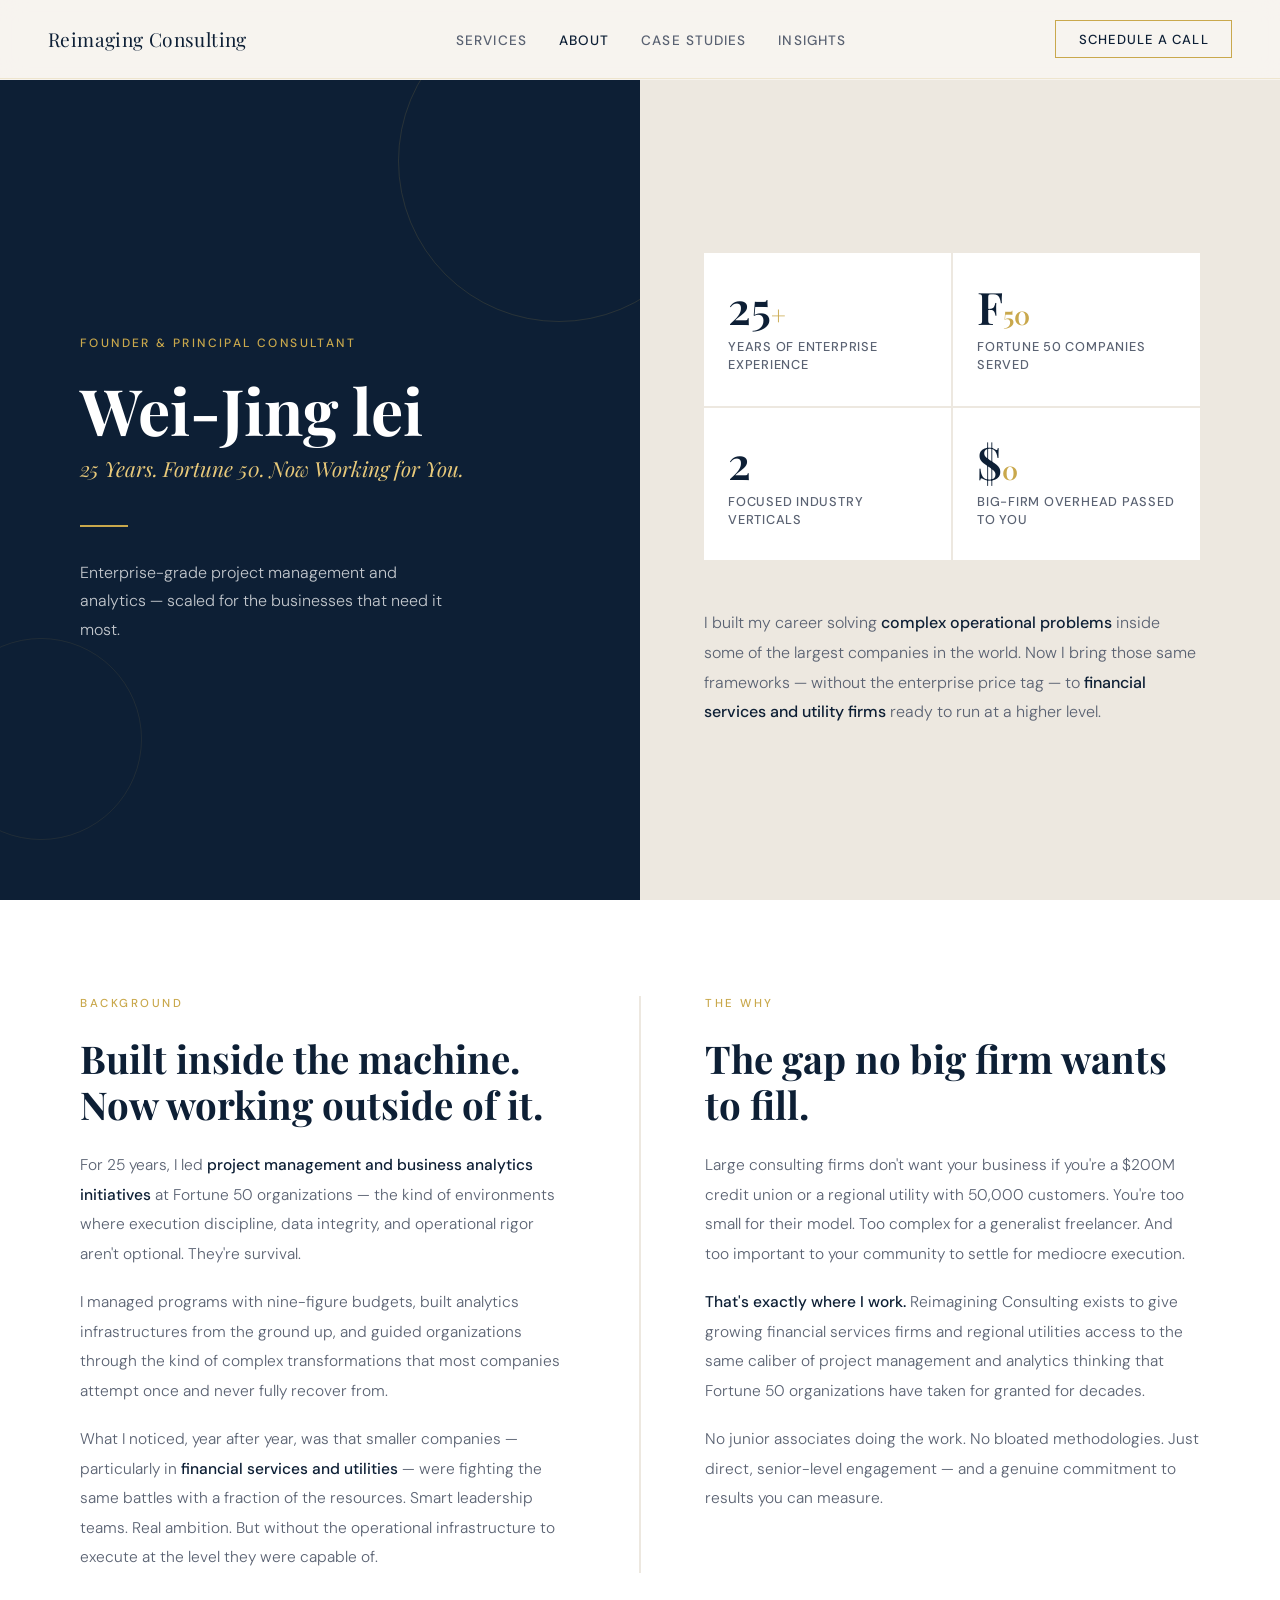
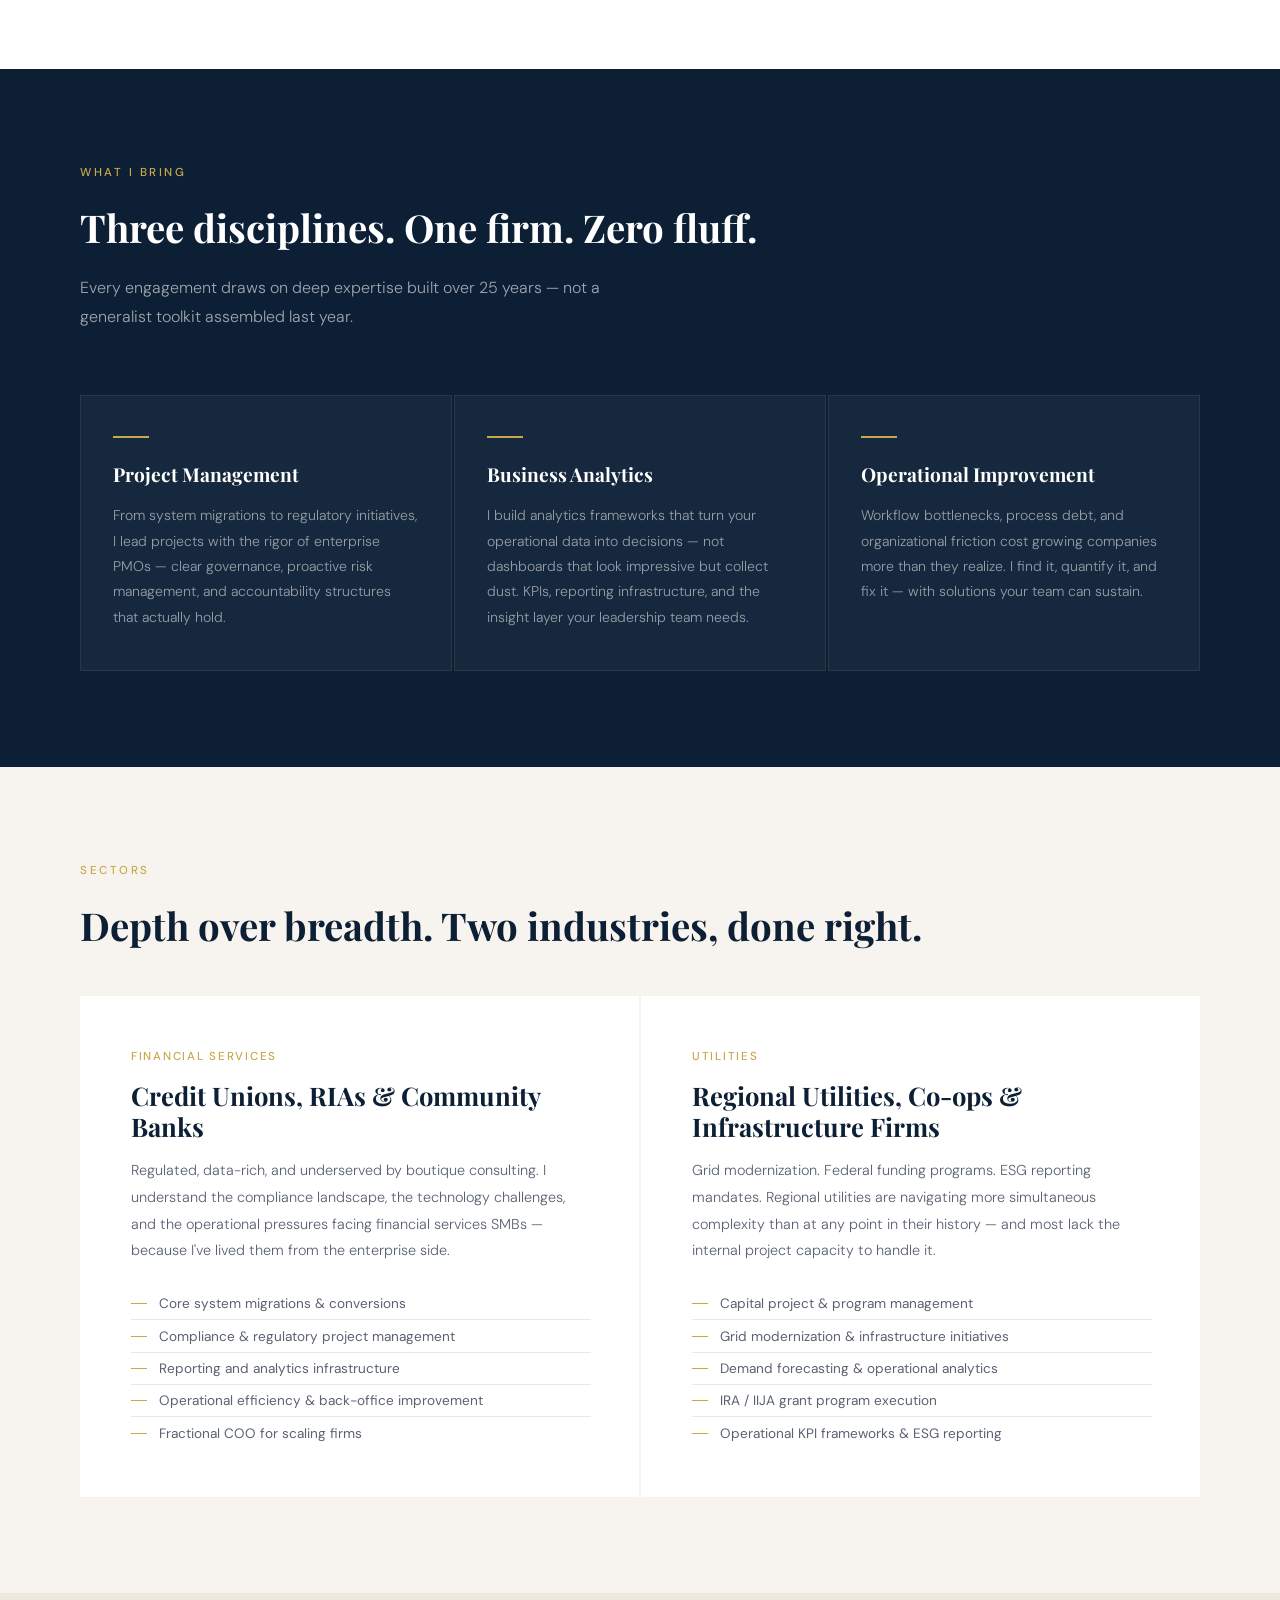
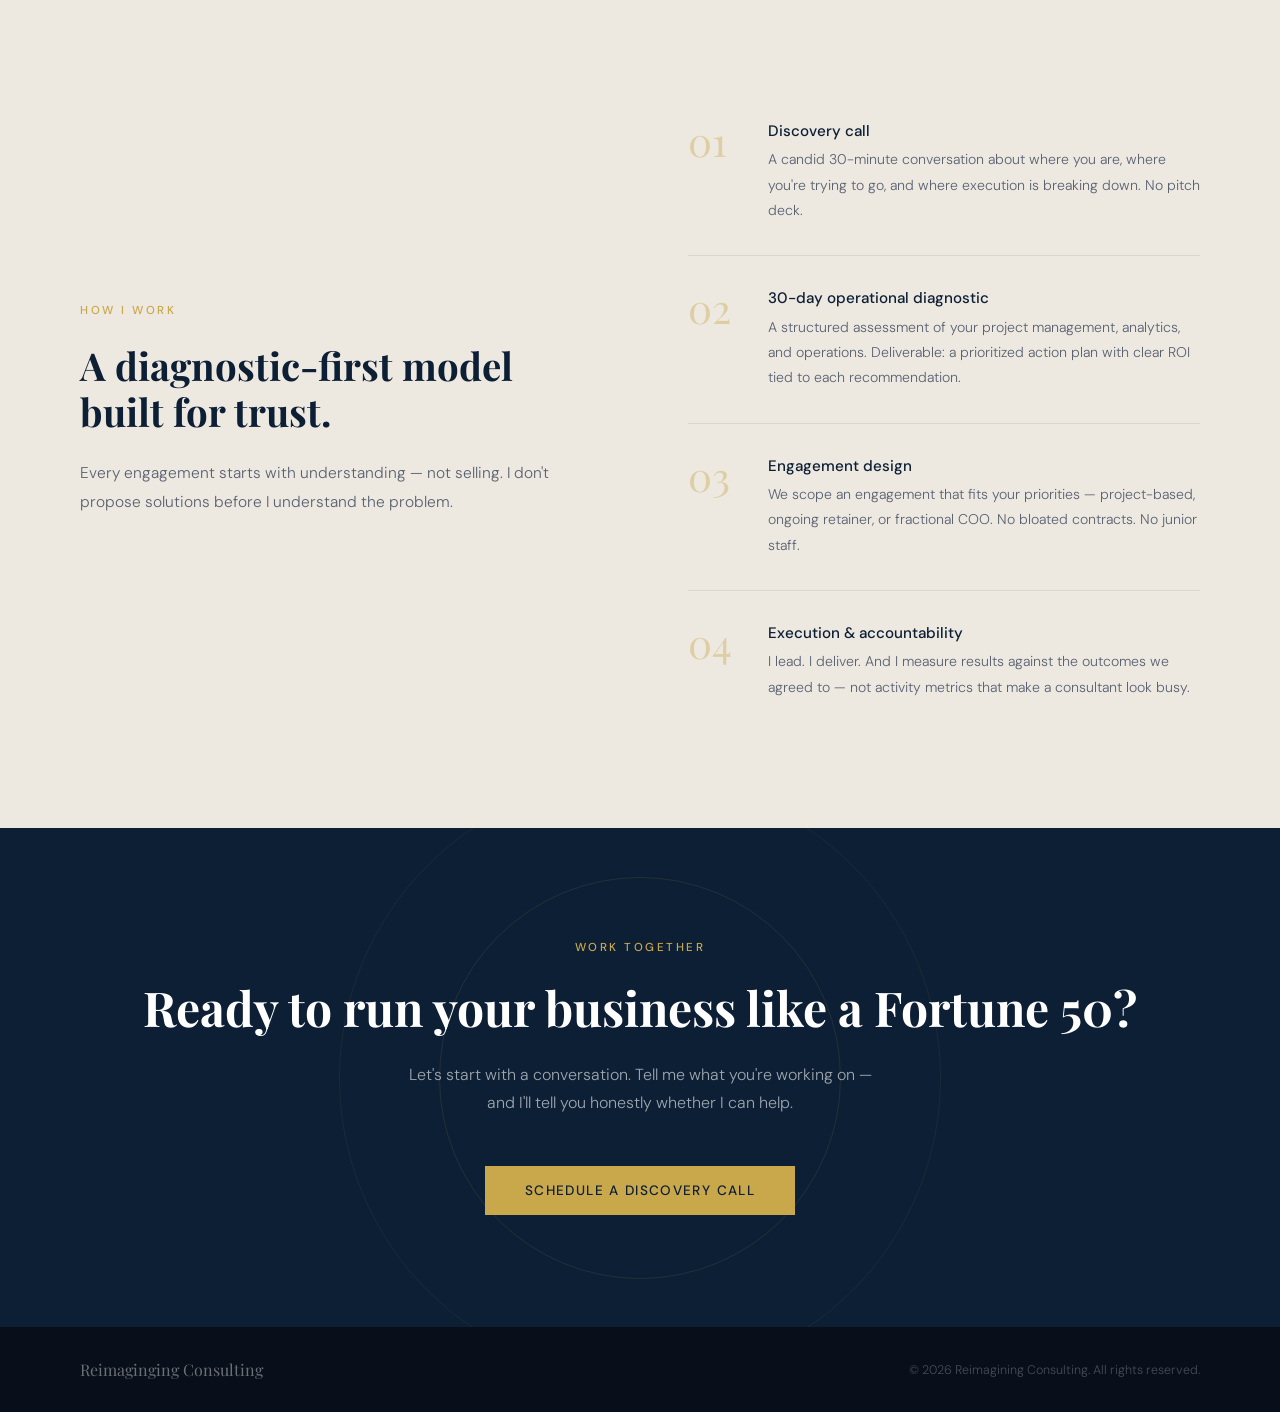
==== Index.html @ d86dd6d8 "Rename About.html to Index.html" ====
﻿<!DOCTYPE html>
<html lang="en">
<head>
<meta charset="UTF-8">
<meta name="viewport" content="width=device-width, initial-scale=1.0">
<title>About — Reimaging Consulting</title>
<link href="https://fonts.googleapis.com/css2?family=Playfair+Display:ital,wght@0,400;0,600;1,400&family=DM+Sans:wght@300;400;500&display=swap" rel="stylesheet">
<style>
  :root {
    --navy: #0d1f35;
    --navy-mid: #1a3352;
    --gold: #c9a84c;
    --gold-light: #e8c97a;
    --cream: #f7f4ef;
    --cream-dark: #ede8e0;
    --text: #1a1a1a;
    --muted: #5a6272;
    --white: #ffffff;
  }

  * { box-sizing: border-box; margin: 0; padding: 0; }

  body {
    font-family: 'DM Sans', sans-serif;
    background: var(--cream);
    color: var(--text);
    overflow-x: hidden;
  }

  /* NAV */
  nav {
    position: fixed; top: 0; left: 0; right: 0; z-index: 100;
    display: flex; justify-content: space-between; align-items: center;
    padding: 1.25rem 3rem;
    background: rgba(247,244,239,0.92);
    backdrop-filter: blur(12px);
    border-bottom: 1px solid rgba(201,168,76,0.2);
  }
  .nav-logo {
    font-family: 'Playfair Display', serif;
    font-size: 1.2rem;
    color: var(--navy);
    letter-spacing: 0.02em;
  }
  .nav-links { display: flex; gap: 2rem; list-style: none; }
  .nav-links a {
    font-size: 0.85rem; font-weight: 500; letter-spacing: 0.08em;
    text-transform: uppercase; color: var(--muted); text-decoration: none;
    transition: color 0.2s;
  }
  .nav-links a:hover, .nav-links a.active { color: var(--navy); }
  .nav-cta {
    font-size: 0.82rem; font-weight: 500; letter-spacing: 0.08em;
    text-transform: uppercase; padding: 0.6rem 1.4rem;
    border: 1px solid var(--gold); color: var(--navy);
    text-decoration: none; transition: all 0.2s;
  }
  .nav-cta:hover { background: var(--gold); color: var(--white); }

  /* HERO */
  .hero {
    min-height: 100vh;
    display: grid;
    grid-template-columns: 1fr 1fr;
    padding-top: 80px;
  }
  .hero-left {
    background: var(--navy);
    padding: 6rem 4rem 6rem 5rem;
    display: flex; flex-direction: column; justify-content: center;
    position: relative; overflow: hidden;
  }
  .hero-left::before {
    content: '';
    position: absolute; top: -80px; right: -80px;
    width: 320px; height: 320px;
    border: 1px solid rgba(201,168,76,0.15);
    border-radius: 50%;
  }
  .hero-left::after {
    content: '';
    position: absolute; bottom: 60px; left: -60px;
    width: 200px; height: 200px;
    border: 1px solid rgba(201,168,76,0.1);
    border-radius: 50%;
  }
  .hero-eyebrow {
    font-size: 0.75rem; font-weight: 500; letter-spacing: 0.2em;
    text-transform: uppercase; color: var(--gold);
    margin-bottom: 1.5rem;
  }
  .hero-name {
    font-family: 'Playfair Display', serif;
    font-size: clamp(2.8rem, 5vw, 4rem);
    color: var(--white);
    line-height: 1.1;
    margin-bottom: 0.5rem;
  }
  .hero-title {
    font-family: 'Playfair Display', serif;
    font-size: clamp(1rem, 2vw, 1.3rem);
    color: var(--gold-light);
    font-style: italic;
    margin-bottom: 2.5rem;
    line-height: 1.5;
  }
  .hero-divider {
    width: 48px; height: 2px;
    background: var(--gold);
    margin-bottom: 2rem;
  }
  .hero-tagline {
    font-size: 1rem; font-weight: 300; line-height: 1.8;
    color: rgba(255,255,255,0.75);
    max-width: 380px;
  }

  .hero-right {
    background: var(--cream-dark);
    padding: 6rem 5rem 6rem 4rem;
    display: flex; flex-direction: column; justify-content: center;
    position: relative;
  }
  .stat-grid {
    display: grid; grid-template-columns: 1fr 1fr;
    gap: 2px; margin-bottom: 3rem;
  }
  .stat-item {
    background: var(--white);
    padding: 2rem 1.5rem;
  }
  .stat-num {
    font-family: 'Playfair Display', serif;
    font-size: 2.8rem; font-weight: 600;
    color: var(--navy); line-height: 1;
    margin-bottom: 0.5rem;
  }
  .stat-num span { font-size: 1.6rem; color: var(--gold); }
  .stat-label {
    font-size: 0.8rem; font-weight: 500; letter-spacing: 0.06em;
    text-transform: uppercase; color: var(--muted);
    line-height: 1.4;
  }
  .hero-intro {
    font-size: 1rem; line-height: 1.85; color: var(--muted); font-weight: 300;
  }
  .hero-intro strong { color: var(--navy); font-weight: 500; }

  /* SECTION BASE */
  section { padding: 6rem 5rem; }

  /* STORY SECTION */
  .story {
    background: var(--white);
    display: grid; grid-template-columns: 1fr 2px 1fr; gap: 0;
  }
  .story-col { padding: 0 4rem; }
  .story-col:first-child { padding-left: 0; }
  .story-col:last-child { padding-right: 0; }
  .story-divider { background: var(--cream-dark); }
  .section-label {
    font-size: 0.72rem; font-weight: 500; letter-spacing: 0.22em;
    text-transform: uppercase; color: var(--gold);
    margin-bottom: 1.5rem; display: block;
  }
  .section-heading {
    font-family: 'Playfair Display', serif;
    font-size: clamp(1.8rem, 3vw, 2.4rem);
    color: var(--navy); line-height: 1.2; margin-bottom: 1.5rem;
  }
  .body-text {
    font-size: 0.97rem; line-height: 1.9; color: var(--muted); font-weight: 300;
  }
  .body-text + .body-text { margin-top: 1.2rem; }
  .body-text strong { color: var(--navy); font-weight: 500; }

  /* EXPERTISE */
  .expertise { background: var(--navy); }
  .expertise .section-heading { color: var(--white); }
  .expertise-intro {
    font-size: 1rem; line-height: 1.8; color: rgba(255,255,255,0.6);
    font-weight: 300; max-width: 560px; margin-bottom: 4rem;
  }
  .expertise-grid {
    display: grid; grid-template-columns: repeat(3, 1fr); gap: 2px;
  }
  .expertise-item {
    background: rgba(255,255,255,0.04);
    border: 1px solid rgba(201,168,76,0.12);
    padding: 2.5rem 2rem;
    transition: background 0.25s;
  }
  .expertise-item:hover { background: rgba(201,168,76,0.06); }
  .exp-icon {
    width: 36px; height: 2px; background: var(--gold);
    margin-bottom: 1.5rem;
  }
  .exp-title {
    font-family: 'Playfair Display', serif;
    font-size: 1.2rem; color: var(--white);
    margin-bottom: 1rem; line-height: 1.3;
  }
  .exp-body {
    font-size: 0.88rem; line-height: 1.8;
    color: rgba(255,255,255,0.55); font-weight: 300;
  }

  /* INDUSTRIES */
  .industries { background: var(--cream); padding: 6rem 5rem; }
  .industries-grid { display: grid; grid-template-columns: 1fr 1fr; gap: 2px; margin-top: 3rem; }
  .industry-card {
    padding: 3rem; background: var(--white);
    border-left: 3px solid transparent;
    transition: border-color 0.25s;
  }
  .industry-card:hover { border-left-color: var(--gold); }
  .industry-tag {
    display: inline-block; font-size: 0.72rem; font-weight: 500;
    letter-spacing: 0.15em; text-transform: uppercase;
    color: var(--gold); margin-bottom: 1rem;
  }
  .industry-name {
    font-family: 'Playfair Display', serif;
    font-size: 1.6rem; color: var(--navy);
    margin-bottom: 1rem; line-height: 1.2;
  }
  .industry-body {
    font-size: 0.9rem; line-height: 1.85;
    color: var(--muted); font-weight: 300; margin-bottom: 1.5rem;
  }
  .industry-list { list-style: none; }
  .industry-list li {
    font-size: 0.85rem; color: var(--muted);
    padding: 0.45rem 0; border-bottom: 1px solid var(--cream-dark);
    display: flex; align-items: center; gap: 0.75rem;
  }
  .industry-list li:last-child { border-bottom: none; }
  .industry-list li::before {
    content: '';
    width: 16px; height: 1px; background: var(--gold); flex-shrink: 0;
  }

  /* APPROACH */
  .approach {
    background: var(--cream-dark);
    display: grid; grid-template-columns: 1fr 1fr; gap: 6rem;
    align-items: center;
  }
  .approach-steps { display: flex; flex-direction: column; gap: 0; }
  .step {
    display: flex; gap: 2rem; padding: 2rem 0;
    border-bottom: 1px solid rgba(0,0,0,0.08);
  }
  .step:last-child { border-bottom: none; }
  .step-num {
    font-family: 'Playfair Display', serif;
    font-size: 2.5rem; color: var(--gold);
    opacity: 0.4; line-height: 1; flex-shrink: 0; width: 48px;
  }
  .step-content {}
  .step-title {
    font-size: 0.95rem; font-weight: 500; color: var(--navy);
    margin-bottom: 0.4rem;
  }
  .step-body {
    font-size: 0.88rem; line-height: 1.8; color: var(--muted); font-weight: 300;
  }

  /* CTA */
  .cta-section {
    background: var(--navy);
    text-align: center; padding: 7rem 5rem;
    position: relative; overflow: hidden;
  }
  .cta-section::before {
    content: '';
    position: absolute; top: 50%; left: 50%; transform: translate(-50%,-50%);
    width: 600px; height: 600px;
    border: 1px solid rgba(201,168,76,0.08);
    border-radius: 50%;
  }
  .cta-section::after {
    content: '';
    position: absolute; top: 50%; left: 50%; transform: translate(-50%,-50%);
    width: 400px; height: 400px;
    border: 1px solid rgba(201,168,76,0.12);
    border-radius: 50%;
  }
  .cta-inner { position: relative; z-index: 1; }
  .cta-section .section-label { justify-content: center; display: block; }
  .cta-heading {
    font-family: 'Playfair Display', serif;
    font-size: clamp(2rem, 4vw, 3rem);
    color: var(--white); margin: 1rem 0 1.5rem;
    line-height: 1.2;
  }
  .cta-body {
    font-size: 1rem; color: rgba(255,255,255,0.6);
    font-weight: 300; max-width: 480px;
    margin: 0 auto 3rem; line-height: 1.8;
  }
  .cta-btn {
    display: inline-block; padding: 1rem 2.5rem;
    background: var(--gold); color: var(--navy);
    font-size: 0.85rem; font-weight: 500; letter-spacing: 0.1em;
    text-transform: uppercase; text-decoration: none;
    transition: all 0.25s;
  }
  .cta-btn:hover { background: var(--gold-light); }

  /* FOOTER */
  footer {
    background: #080f1a; padding: 2rem 5rem;
    display: flex; justify-content: space-between; align-items: center;
  }
  .footer-logo {
    font-family: 'Playfair Display', serif;
    font-size: 1rem; color: rgba(255,255,255,0.4);
  }
  .footer-copy {
    font-size: 0.78rem; color: rgba(255,255,255,0.25); font-weight: 300;
  }

  /* ANIMATIONS */
  .fade-in {
    opacity: 0; transform: translateY(24px);
    animation: fadeUp 0.7s ease forwards;
  }
  @keyframes fadeUp {
    to { opacity: 1; transform: translateY(0); }
  }
  .delay-1 { animation-delay: 0.15s; }
  .delay-2 { animation-delay: 0.3s; }
  .delay-3 { animation-delay: 0.45s; }
  .delay-4 { animation-delay: 0.6s; }
</style>
</head>
<body>

<nav>
  <div class="nav-logo">Reimaging Consulting</div>
  <ul class="nav-links">
    <li><a href="#">Services</a></li>
    <li><a href="#" class="active">About</a></li>
    <li><a href="#">Case Studies</a></li>
    <li><a href="#">Insights</a></li>
  </ul>
  <a href="#" class="nav-cta">Schedule a Call</a>
</nav>

<!-- HERO -->
<div class="hero">
  <div class="hero-left">
    <p class="hero-eyebrow fade-in">Founder & Principal Consultant</p>
    <h1 class="hero-name fade-in delay-1">Wei-Jing lei</h1>
    <p class="hero-title fade-in delay-2">25 Years. Fortune 50. Now Working for You.</p>
    <div class="hero-divider fade-in delay-3"></div>
    <p class="hero-tagline fade-in delay-4">Enterprise-grade project management and analytics — scaled for the businesses that need it most.</p>
  </div>
  <div class="hero-right">
    <div class="stat-grid fade-in delay-1">
      <div class="stat-item">
        <div class="stat-num">25<span>+</span></div>
        <div class="stat-label">Years of enterprise experience</div>
      </div>
      <div class="stat-item">
        <div class="stat-num">F<span>50</span></div>
        <div class="stat-label">Fortune 50 companies served</div>
      </div>
      <div class="stat-item">
        <div class="stat-num">2</div>
        <div class="stat-label">Focused industry verticals</div>
      </div>
      <div class="stat-item">
        <div class="stat-num">$<span>0</span></div>
        <div class="stat-label">Big-firm overhead passed to you</div>
      </div>
    </div>
    <p class="hero-intro fade-in delay-2">
      I built my career solving <strong>complex operational problems</strong> inside some of the largest companies in the world. Now I bring those same frameworks — without the enterprise price tag — to <strong>financial services and utility firms</strong> ready to run at a higher level.
    </p>
  </div>
</div>

<!-- STORY -->
<section class="story">
  <div class="story-col">
    <span class="section-label">Background</span>
    <h2 class="section-heading">Built inside the machine. Now working outside of it.</h2>
    <p class="body-text">
      For 25 years, I led <strong>project management and business analytics initiatives</strong> at Fortune 50 organizations — the kind of environments where execution discipline, data integrity, and operational rigor aren't optional. They're survival.
    </p>
    <p class="body-text">
      I managed programs with nine-figure budgets, built analytics infrastructures from the ground up, and guided organizations through the kind of complex transformations that most companies attempt once and never fully recover from.
    </p>
    <p class="body-text">
      What I noticed, year after year, was that smaller companies — particularly in <strong>financial services and utilities</strong> — were fighting the same battles with a fraction of the resources. Smart leadership teams. Real ambition. But without the operational infrastructure to execute at the level they were capable of.
    </p>
  </div>
  <div class="story-divider"></div>
  <div class="story-col">
    <span class="section-label">The why</span>
    <h2 class="section-heading">The gap no big firm wants to fill.</h2>
    <p class="body-text">
      Large consulting firms don't want your business if you're a $200M credit union or a regional utility with 50,000 customers. You're too small for their model. Too complex for a generalist freelancer. And too important to your community to settle for mediocre execution.
    </p>
    <p class="body-text">
      <strong>That's exactly where I work.</strong> Reimagining Consulting exists to give growing financial services firms and regional utilities access to the same caliber of project management and analytics thinking that Fortune 50 organizations have taken for granted for decades.
    </p>
    <p class="body-text">
      No junior associates doing the work. No bloated methodologies. Just direct, senior-level engagement — and a genuine commitment to results you can measure.
    </p>
  </div>
</section>

<!-- EXPERTISE -->
<section class="expertise">
  <span class="section-label">What I bring</span>
  <h2 class="section-heading">Three disciplines. One firm. Zero fluff.</h2>
  <p class="expertise-intro">Every engagement draws on deep expertise built over 25 years — not a generalist toolkit assembled last year.</p>
  <div class="expertise-grid">
    <div class="expertise-item">
      <div class="exp-icon"></div>
      <h3 class="exp-title">Project Management</h3>
      <p class="exp-body">From system migrations to regulatory initiatives, I lead projects with the rigor of enterprise PMOs — clear governance, proactive risk management, and accountability structures that actually hold.</p>
    </div>
    <div class="expertise-item">
      <div class="exp-icon"></div>
      <h3 class="exp-title">Business Analytics</h3>
      <p class="exp-body">I build analytics frameworks that turn your operational data into decisions — not dashboards that look impressive but collect dust. KPIs, reporting infrastructure, and the insight layer your leadership team needs.</p>
    </div>
    <div class="expertise-item">
      <div class="exp-icon"></div>
      <h3 class="exp-title">Operational Improvement</h3>
      <p class="exp-body">Workflow bottlenecks, process debt, and organizational friction cost growing companies more than they realize. I find it, quantify it, and fix it — with solutions your team can sustain.</p>
    </div>
  </div>
</section>

<!-- INDUSTRIES -->
<section class="industries">
  <span class="section-label">Sectors</span>
  <h2 class="section-heading" style="color:var(--navy);">Depth over breadth. Two industries, done right.</h2>
  <div class="industries-grid">
    <div class="industry-card">
      <span class="industry-tag">Financial Services</span>
      <h3 class="industry-name">Credit Unions, RIAs & Community Banks</h3>
      <p class="industry-body">Regulated, data-rich, and underserved by boutique consulting. I understand the compliance landscape, the technology challenges, and the operational pressures facing financial services SMBs — because I've lived them from the enterprise side.</p>
      <ul class="industry-list">
        <li>Core system migrations & conversions</li>
        <li>Compliance & regulatory project management</li>
        <li>Reporting and analytics infrastructure</li>
        <li>Operational efficiency & back-office improvement</li>
        <li>Fractional COO for scaling firms</li>
      </ul>
    </div>
    <div class="industry-card">
      <span class="industry-tag">Utilities</span>
      <h3 class="industry-name">Regional Utilities, Co-ops & Infrastructure Firms</h3>
      <p class="industry-body">Grid modernization. Federal funding programs. ESG reporting mandates. Regional utilities are navigating more simultaneous complexity than at any point in their history — and most lack the internal project capacity to handle it.</p>
      <ul class="industry-list">
        <li>Capital project & program management</li>
        <li>Grid modernization & infrastructure initiatives</li>
        <li>Demand forecasting & operational analytics</li>
        <li>IRA / IIJA grant program execution</li>
        <li>Operational KPI frameworks & ESG reporting</li>
      </ul>
    </div>
  </div>
</section>

<!-- APPROACH -->
<section class="approach">
  <div>
    <span class="section-label">How I work</span>
    <h2 class="section-heading" style="color:var(--navy);">A diagnostic-first model built for trust.</h2>
    <p class="body-text">Every engagement starts with understanding — not selling. I don't propose solutions before I understand the problem.</p>
  </div>
  <div class="approach-steps">
    <div class="step">
      <div class="step-num">01</div>
      <div class="step-content">
        <div class="step-title">Discovery call</div>
        <div class="step-body">A candid 30-minute conversation about where you are, where you're trying to go, and where execution is breaking down. No pitch deck.</div>
      </div>
    </div>
    <div class="step">
      <div class="step-num">02</div>
      <div class="step-content">
        <div class="step-title">30-day operational diagnostic</div>
        <div class="step-body">A structured assessment of your project management, analytics, and operations. Deliverable: a prioritized action plan with clear ROI tied to each recommendation.</div>
      </div>
    </div>
    <div class="step">
      <div class="step-num">03</div>
      <div class="step-content">
        <div class="step-title">Engagement design</div>
        <div class="step-body">We scope an engagement that fits your priorities — project-based, ongoing retainer, or fractional COO. No bloated contracts. No junior staff.</div>
      </div>
    </div>
    <div class="step">
      <div class="step-num">04</div>
      <div class="step-content">
        <div class="step-title">Execution & accountability</div>
        <div class="step-body">I lead. I deliver. And I measure results against the outcomes we agreed to — not activity metrics that make a consultant look busy.</div>
      </div>
    </div>
  </div>
</section>

<!-- CTA -->
<section class="cta-section">
  <div class="cta-inner">
    <span class="section-label">Work together</span>
    <h2 class="cta-heading">Ready to run your business like a Fortune 50?</h2>
    <p class="cta-body">Let's start with a conversation. Tell me what you're working on — and I'll tell you honestly whether I can help.</p>
    <a href="#" class="cta-btn">Schedule a Discovery Call</a>
  </div>
</section>

<footer>
  <div class="footer-logo">Reimaginging Consulting</div>
  <div class="footer-copy">© 2026 Reimagining Consulting. All rights reserved.</div>
</footer>

</body>
</html>
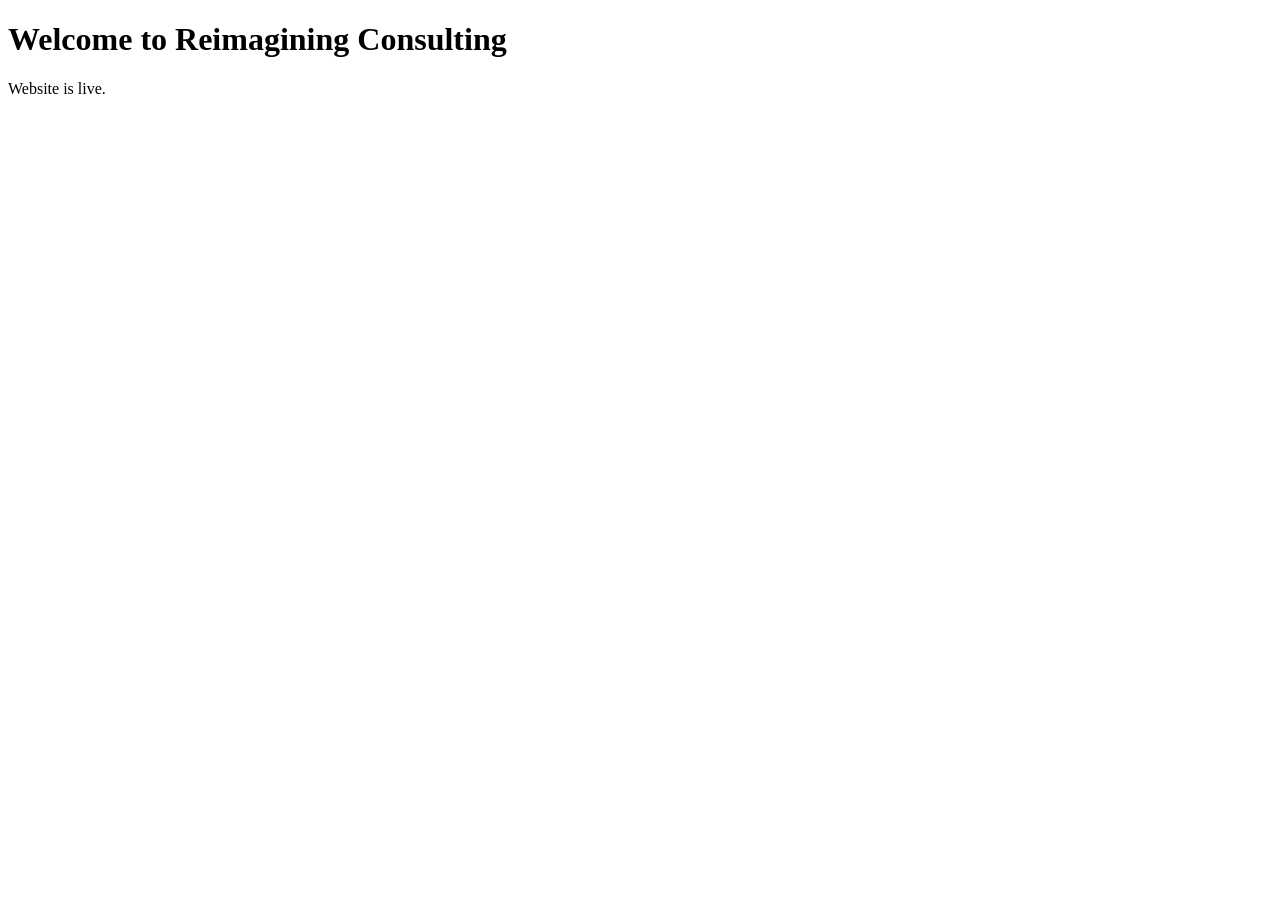
==== commit 7395feaa: "Index.html" ====
--- a/Index.html
+++ b/Index.html
@@ -1,527 +1,12 @@
 ﻿<!DOCTYPE html>
-<html lang="en">
+<html>
 <head>
-<meta charset="UTF-8">
-<meta name="viewport" content="width=device-width, initial-scale=1.0">
-<title>About — Reimaging Consulting</title>
-<link href="https://fonts.googleapis.com/css2?family=Playfair+Display:ital,wght@0,400;0,600;1,400&family=DM+Sans:wght@300;400;500&display=swap" rel="stylesheet">
-<style>
-  :root {
-    --navy: #0d1f35;
-    --navy-mid: #1a3352;
-    --gold: #c9a84c;
-    --gold-light: #e8c97a;
-    --cream: #f7f4ef;
-    --cream-dark: #ede8e0;
-    --text: #1a1a1a;
-    --muted: #5a6272;
-    --white: #ffffff;
-  }
-
-  * { box-sizing: border-box; margin: 0; padding: 0; }
-
-  body {
-    font-family: 'DM Sans', sans-serif;
-    background: var(--cream);
-    color: var(--text);
-    overflow-x: hidden;
-  }
-
-  /* NAV */
-  nav {
-    position: fixed; top: 0; left: 0; right: 0; z-index: 100;
-    display: flex; justify-content: space-between; align-items: center;
-    padding: 1.25rem 3rem;
-    background: rgba(247,244,239,0.92);
-    backdrop-filter: blur(12px);
-    border-bottom: 1px solid rgba(201,168,76,0.2);
-  }
-  .nav-logo {
-    font-family: 'Playfair Display', serif;
-    font-size: 1.2rem;
-    color: var(--navy);
-    letter-spacing: 0.02em;
-  }
-  .nav-links { display: flex; gap: 2rem; list-style: none; }
-  .nav-links a {
-    font-size: 0.85rem; font-weight: 500; letter-spacing: 0.08em;
-    text-transform: uppercase; color: var(--muted); text-decoration: none;
-    transition: color 0.2s;
-  }
-  .nav-links a:hover, .nav-links a.active { color: var(--navy); }
-  .nav-cta {
-    font-size: 0.82rem; font-weight: 500; letter-spacing: 0.08em;
-    text-transform: uppercase; padding: 0.6rem 1.4rem;
-    border: 1px solid var(--gold); color: var(--navy);
-    text-decoration: none; transition: all 0.2s;
-  }
-  .nav-cta:hover { background: var(--gold); color: var(--white); }
-
-  /* HERO */
-  .hero {
-    min-height: 100vh;
-    display: grid;
-    grid-template-columns: 1fr 1fr;
-    padding-top: 80px;
-  }
-  .hero-left {
-    background: var(--navy);
-    padding: 6rem 4rem 6rem 5rem;
-    display: flex; flex-direction: column; justify-content: center;
-    position: relative; overflow: hidden;
-  }
-  .hero-left::before {
-    content: '';
-    position: absolute; top: -80px; right: -80px;
-    width: 320px; height: 320px;
-    border: 1px solid rgba(201,168,76,0.15);
-    border-radius: 50%;
-  }
-  .hero-left::after {
-    content: '';
-    position: absolute; bottom: 60px; left: -60px;
-    width: 200px; height: 200px;
-    border: 1px solid rgba(201,168,76,0.1);
-    border-radius: 50%;
-  }
-  .hero-eyebrow {
-    font-size: 0.75rem; font-weight: 500; letter-spacing: 0.2em;
-    text-transform: uppercase; color: var(--gold);
-    margin-bottom: 1.5rem;
-  }
-  .hero-name {
-    font-family: 'Playfair Display', serif;
-    font-size: clamp(2.8rem, 5vw, 4rem);
-    color: var(--white);
-    line-height: 1.1;
-    margin-bottom: 0.5rem;
-  }
-  .hero-title {
-    font-family: 'Playfair Display', serif;
-    font-size: clamp(1rem, 2vw, 1.3rem);
-    color: var(--gold-light);
-    font-style: italic;
-    margin-bottom: 2.5rem;
-    line-height: 1.5;
-  }
-  .hero-divider {
-    width: 48px; height: 2px;
-    background: var(--gold);
-    margin-bottom: 2rem;
-  }
-  .hero-tagline {
-    font-size: 1rem; font-weight: 300; line-height: 1.8;
-    color: rgba(255,255,255,0.75);
-    max-width: 380px;
-  }
-
-  .hero-right {
-    background: var(--cream-dark);
-    padding: 6rem 5rem 6rem 4rem;
-    display: flex; flex-direction: column; justify-content: center;
-    position: relative;
-  }
-  .stat-grid {
-    display: grid; grid-template-columns: 1fr 1fr;
-    gap: 2px; margin-bottom: 3rem;
-  }
-  .stat-item {
-    background: var(--white);
-    padding: 2rem 1.5rem;
-  }
-  .stat-num {
-    font-family: 'Playfair Display', serif;
-    font-size: 2.8rem; font-weight: 600;
-    color: var(--navy); line-height: 1;
-    margin-bottom: 0.5rem;
-  }
-  .stat-num span { font-size: 1.6rem; color: var(--gold); }
-  .stat-label {
-    font-size: 0.8rem; font-weight: 500; letter-spacing: 0.06em;
-    text-transform: uppercase; color: var(--muted);
-    line-height: 1.4;
-  }
-  .hero-intro {
-    font-size: 1rem; line-height: 1.85; color: var(--muted); font-weight: 300;
-  }
-  .hero-intro strong { color: var(--navy); font-weight: 500; }
-
-  /* SECTION BASE */
-  section { padding: 6rem 5rem; }
-
-  /* STORY SECTION */
-  .story {
-    background: var(--white);
-    display: grid; grid-template-columns: 1fr 2px 1fr; gap: 0;
-  }
-  .story-col { padding: 0 4rem; }
-  .story-col:first-child { padding-left: 0; }
-  .story-col:last-child { padding-right: 0; }
-  .story-divider { background: var(--cream-dark); }
-  .section-label {
-    font-size: 0.72rem; font-weight: 500; letter-spacing: 0.22em;
-    text-transform: uppercase; color: var(--gold);
-    margin-bottom: 1.5rem; display: block;
-  }
-  .section-heading {
-    font-family: 'Playfair Display', serif;
-    font-size: clamp(1.8rem, 3vw, 2.4rem);
-    color: var(--navy); line-height: 1.2; margin-bottom: 1.5rem;
-  }
-  .body-text {
-    font-size: 0.97rem; line-height: 1.9; color: var(--muted); font-weight: 300;
-  }
-  .body-text + .body-text { margin-top: 1.2rem; }
-  .body-text strong { color: var(--navy); font-weight: 500; }
-
-  /* EXPERTISE */
-  .expertise { background: var(--navy); }
-  .expertise .section-heading { color: var(--white); }
-  .expertise-intro {
-    font-size: 1rem; line-height: 1.8; color: rgba(255,255,255,0.6);
-    font-weight: 300; max-width: 560px; margin-bottom: 4rem;
-  }
-  .expertise-grid {
-    display: grid; grid-template-columns: repeat(3, 1fr); gap: 2px;
-  }
-  .expertise-item {
-    background: rgba(255,255,255,0.04);
-    border: 1px solid rgba(201,168,76,0.12);
-    padding: 2.5rem 2rem;
-    transition: background 0.25s;
-  }
-  .expertise-item:hover { background: rgba(201,168,76,0.06); }
-  .exp-icon {
-    width: 36px; height: 2px; background: var(--gold);
-    margin-bottom: 1.5rem;
-  }
-  .exp-title {
-    font-family: 'Playfair Display', serif;
-    font-size: 1.2rem; color: var(--white);
-    margin-bottom: 1rem; line-height: 1.3;
-  }
-  .exp-body {
-    font-size: 0.88rem; line-height: 1.8;
-    color: rgba(255,255,255,0.55); font-weight: 300;
-  }
-
-  /* INDUSTRIES */
-  .industries { background: var(--cream); padding: 6rem 5rem; }
-  .industries-grid { display: grid; grid-template-columns: 1fr 1fr; gap: 2px; margin-top: 3rem; }
-  .industry-card {
-    padding: 3rem; background: var(--white);
-    border-left: 3px solid transparent;
-    transition: border-color 0.25s;
-  }
-  .industry-card:hover { border-left-color: var(--gold); }
-  .industry-tag {
-    display: inline-block; font-size: 0.72rem; font-weight: 500;
-    letter-spacing: 0.15em; text-transform: uppercase;
-    color: var(--gold); margin-bottom: 1rem;
-  }
-  .industry-name {
-    font-family: 'Playfair Display', serif;
-    font-size: 1.6rem; color: var(--navy);
-    margin-bottom: 1rem; line-height: 1.2;
-  }
-  .industry-body {
-    font-size: 0.9rem; line-height: 1.85;
-    color: var(--muted); font-weight: 300; margin-bottom: 1.5rem;
-  }
-  .industry-list { list-style: none; }
-  .industry-list li {
-    font-size: 0.85rem; color: var(--muted);
-    padding: 0.45rem 0; border-bottom: 1px solid var(--cream-dark);
-    display: flex; align-items: center; gap: 0.75rem;
-  }
-  .industry-list li:last-child { border-bottom: none; }
-  .industry-list li::before {
-    content: '';
-    width: 16px; height: 1px; background: var(--gold); flex-shrink: 0;
-  }
-
-  /* APPROACH */
-  .approach {
-    background: var(--cream-dark);
-    display: grid; grid-template-columns: 1fr 1fr; gap: 6rem;
-    align-items: center;
-  }
-  .approach-steps { display: flex; flex-direction: column; gap: 0; }
-  .step {
-    display: flex; gap: 2rem; padding: 2rem 0;
-    border-bottom: 1px solid rgba(0,0,0,0.08);
-  }
-  .step:last-child { border-bottom: none; }
-  .step-num {
-    font-family: 'Playfair Display', serif;
-    font-size: 2.5rem; color: var(--gold);
-    opacity: 0.4; line-height: 1; flex-shrink: 0; width: 48px;
-  }
-  .step-content {}
-  .step-title {
-    font-size: 0.95rem; font-weight: 500; color: var(--navy);
-    margin-bottom: 0.4rem;
-  }
-  .step-body {
-    font-size: 0.88rem; line-height: 1.8; color: var(--muted); font-weight: 300;
-  }
-
-  /* CTA */
-  .cta-section {
-    background: var(--navy);
-    text-align: center; padding: 7rem 5rem;
-    position: relative; overflow: hidden;
-  }
-  .cta-section::before {
-    content: '';
-    position: absolute; top: 50%; left: 50%; transform: translate(-50%,-50%);
-    width: 600px; height: 600px;
-    border: 1px solid rgba(201,168,76,0.08);
-    border-radius: 50%;
-  }
-  .cta-section::after {
-    content: '';
-    position: absolute; top: 50%; left: 50%; transform: translate(-50%,-50%);
-    width: 400px; height: 400px;
-    border: 1px solid rgba(201,168,76,0.12);
-    border-radius: 50%;
-  }
-  .cta-inner { position: relative; z-index: 1; }
-  .cta-section .section-label { justify-content: center; display: block; }
-  .cta-heading {
-    font-family: 'Playfair Display', serif;
-    font-size: clamp(2rem, 4vw, 3rem);
-    color: var(--white); margin: 1rem 0 1.5rem;
-    line-height: 1.2;
-  }
-  .cta-body {
-    font-size: 1rem; color: rgba(255,255,255,0.6);
-    font-weight: 300; max-width: 480px;
-    margin: 0 auto 3rem; line-height: 1.8;
-  }
-  .cta-btn {
-    display: inline-block; padding: 1rem 2.5rem;
-    background: var(--gold); color: var(--navy);
-    font-size: 0.85rem; font-weight: 500; letter-spacing: 0.1em;
-    text-transform: uppercase; text-decoration: none;
-    transition: all 0.25s;
-  }
-  .cta-btn:hover { background: var(--gold-light); }
-
-  /* FOOTER */
-  footer {
-    background: #080f1a; padding: 2rem 5rem;
-    display: flex; justify-content: space-between; align-items: center;
-  }
-  .footer-logo {
-    font-family: 'Playfair Display', serif;
-    font-size: 1rem; color: rgba(255,255,255,0.4);
-  }
-  .footer-copy {
-    font-size: 0.78rem; color: rgba(255,255,255,0.25); font-weight: 300;
-  }
-
-  /* ANIMATIONS */
-  .fade-in {
-    opacity: 0; transform: translateY(24px);
-    animation: fadeUp 0.7s ease forwards;
-  }
-  @keyframes fadeUp {
-    to { opacity: 1; transform: translateY(0); }
-  }
-  .delay-1 { animation-delay: 0.15s; }
-  .delay-2 { animation-delay: 0.3s; }
-  .delay-3 { animation-delay: 0.45s; }
-  .delay-4 { animation-delay: 0.6s; }
-</style>
+  <title>Reimagining Consulting</title>
 </head>
 <body>
-
-<nav>
-  <div class="nav-logo">Reimaging Consulting</div>
-  <ul class="nav-links">
-    <li><a href="#">Services</a></li>
-    <li><a href="#" class="active">About</a></li>
-    <li><a href="#">Case Studies</a></li>
-    <li><a href="#">Insights</a></li>
-  </ul>
-  <a href="#" class="nav-cta">Schedule a Call</a>
-</nav>
-
-<!-- HERO -->
-<div class="hero">
-  <div class="hero-left">
-    <p class="hero-eyebrow fade-in">Founder & Principal Consultant</p>
-    <h1 class="hero-name fade-in delay-1">Wei-Jing lei</h1>
-    <p class="hero-title fade-in delay-2">25 Years. Fortune 50. Now Working for You.</p>
-    <div class="hero-divider fade-in delay-3"></div>
-    <p class="hero-tagline fade-in delay-4">Enterprise-grade project management and analytics — scaled for the businesses that need it most.</p>
-  </div>
-  <div class="hero-right">
-    <div class="stat-grid fade-in delay-1">
-      <div class="stat-item">
-        <div class="stat-num">25<span>+</span></div>
-        <div class="stat-label">Years of enterprise experience</div>
-      </div>
-      <div class="stat-item">
-        <div class="stat-num">F<span>50</span></div>
-        <div class="stat-label">Fortune 50 companies served</div>
-      </div>
-      <div class="stat-item">
-        <div class="stat-num">2</div>
-        <div class="stat-label">Focused industry verticals</div>
-      </div>
-      <div class="stat-item">
-        <div class="stat-num">$<span>0</span></div>
-        <div class="stat-label">Big-firm overhead passed to you</div>
-      </div>
-    </div>
-    <p class="hero-intro fade-in delay-2">
-      I built my career solving <strong>complex operational problems</strong> inside some of the largest companies in the world. Now I bring those same frameworks — without the enterprise price tag — to <strong>financial services and utility firms</strong> ready to run at a higher level.
-    </p>
-  </div>
-</div>
-
-<!-- STORY -->
-<section class="story">
-  <div class="story-col">
-    <span class="section-label">Background</span>
-    <h2 class="section-heading">Built inside the machine. Now working outside of it.</h2>
-    <p class="body-text">
-      For 25 years, I led <strong>project management and business analytics initiatives</strong> at Fortune 50 organizations — the kind of environments where execution discipline, data integrity, and operational rigor aren't optional. They're survival.
-    </p>
-    <p class="body-text">
-      I managed programs with nine-figure budgets, built analytics infrastructures from the ground up, and guided organizations through the kind of complex transformations that most companies attempt once and never fully recover from.
-    </p>
-    <p class="body-text">
-      What I noticed, year after year, was that smaller companies — particularly in <strong>financial services and utilities</strong> — were fighting the same battles with a fraction of the resources. Smart leadership teams. Real ambition. But without the operational infrastructure to execute at the level they were capable of.
-    </p>
-  </div>
-  <div class="story-divider"></div>
-  <div class="story-col">
-    <span class="section-label">The why</span>
-    <h2 class="section-heading">The gap no big firm wants to fill.</h2>
-    <p class="body-text">
-      Large consulting firms don't want your business if you're a $200M credit union or a regional utility with 50,000 customers. You're too small for their model. Too complex for a generalist freelancer. And too important to your community to settle for mediocre execution.
-    </p>
-    <p class="body-text">
-      <strong>That's exactly where I work.</strong> Reimagining Consulting exists to give growing financial services firms and regional utilities access to the same caliber of project management and analytics thinking that Fortune 50 organizations have taken for granted for decades.
-    </p>
-    <p class="body-text">
-      No junior associates doing the work. No bloated methodologies. Just direct, senior-level engagement — and a genuine commitment to results you can measure.
-    </p>
-  </div>
-</section>
-
-<!-- EXPERTISE -->
-<section class="expertise">
-  <span class="section-label">What I bring</span>
-  <h2 class="section-heading">Three disciplines. One firm. Zero fluff.</h2>
-  <p class="expertise-intro">Every engagement draws on deep expertise built over 25 years — not a generalist toolkit assembled last year.</p>
-  <div class="expertise-grid">
-    <div class="expertise-item">
-      <div class="exp-icon"></div>
-      <h3 class="exp-title">Project Management</h3>
-      <p class="exp-body">From system migrations to regulatory initiatives, I lead projects with the rigor of enterprise PMOs — clear governance, proactive risk management, and accountability structures that actually hold.</p>
-    </div>
-    <div class="expertise-item">
-      <div class="exp-icon"></div>
-      <h3 class="exp-title">Business Analytics</h3>
-      <p class="exp-body">I build analytics frameworks that turn your operational data into decisions — not dashboards that look impressive but collect dust. KPIs, reporting infrastructure, and the insight layer your leadership team needs.</p>
-    </div>
-    <div class="expertise-item">
-      <div class="exp-icon"></div>
-      <h3 class="exp-title">Operational Improvement</h3>
-      <p class="exp-body">Workflow bottlenecks, process debt, and organizational friction cost growing companies more than they realize. I find it, quantify it, and fix it — with solutions your team can sustain.</p>
-    </div>
-  </div>
-</section>
-
-<!-- INDUSTRIES -->
-<section class="industries">
-  <span class="section-label">Sectors</span>
-  <h2 class="section-heading" style="color:var(--navy);">Depth over breadth. Two industries, done right.</h2>
-  <div class="industries-grid">
-    <div class="industry-card">
-      <span class="industry-tag">Financial Services</span>
-      <h3 class="industry-name">Credit Unions, RIAs & Community Banks</h3>
-      <p class="industry-body">Regulated, data-rich, and underserved by boutique consulting. I understand the compliance landscape, the technology challenges, and the operational pressures facing financial services SMBs — because I've lived them from the enterprise side.</p>
-      <ul class="industry-list">
-        <li>Core system migrations & conversions</li>
-        <li>Compliance & regulatory project management</li>
-        <li>Reporting and analytics infrastructure</li>
-        <li>Operational efficiency & back-office improvement</li>
-        <li>Fractional COO for scaling firms</li>
-      </ul>
-    </div>
-    <div class="industry-card">
-      <span class="industry-tag">Utilities</span>
-      <h3 class="industry-name">Regional Utilities, Co-ops & Infrastructure Firms</h3>
-      <p class="industry-body">Grid modernization. Federal funding programs. ESG reporting mandates. Regional utilities are navigating more simultaneous complexity than at any point in their history — and most lack the internal project capacity to handle it.</p>
-      <ul class="industry-list">
-        <li>Capital project & program management</li>
-        <li>Grid modernization & infrastructure initiatives</li>
-        <li>Demand forecasting & operational analytics</li>
-        <li>IRA / IIJA grant program execution</li>
-        <li>Operational KPI frameworks & ESG reporting</li>
-      </ul>
-    </div>
-  </div>
-</section>
-
-<!-- APPROACH -->
-<section class="approach">
-  <div>
-    <span class="section-label">How I work</span>
-    <h2 class="section-heading" style="color:var(--navy);">A diagnostic-first model built for trust.</h2>
-    <p class="body-text">Every engagement starts with understanding — not selling. I don't propose solutions before I understand the problem.</p>
-  </div>
-  <div class="approach-steps">
-    <div class="step">
-      <div class="step-num">01</div>
-      <div class="step-content">
-        <div class="step-title">Discovery call</div>
-        <div class="step-body">A candid 30-minute conversation about where you are, where you're trying to go, and where execution is breaking down. No pitch deck.</div>
-      </div>
-    </div>
-    <div class="step">
-      <div class="step-num">02</div>
-      <div class="step-content">
-        <div class="step-title">30-day operational diagnostic</div>
-        <div class="step-body">A structured assessment of your project management, analytics, and operations. Deliverable: a prioritized action plan with clear ROI tied to each recommendation.</div>
-      </div>
-    </div>
-    <div class="step">
-      <div class="step-num">03</div>
-      <div class="step-content">
-        <div class="step-title">Engagement design</div>
-        <div class="step-body">We scope an engagement that fits your priorities — project-based, ongoing retainer, or fractional COO. No bloated contracts. No junior staff.</div>
-      </div>
-    </div>
-    <div class="step">
-      <div class="step-num">04</div>
-      <div class="step-content">
-        <div class="step-title">Execution & accountability</div>
-        <div class="step-body">I lead. I deliver. And I measure results against the outcomes we agreed to — not activity metrics that make a consultant look busy.</div>
-      </div>
-    </div>
-  </div>
-</section>
-
-<!-- CTA -->
-<section class="cta-section">
-  <div class="cta-inner">
-    <span class="section-label">Work together</span>
-    <h2 class="cta-heading">Ready to run your business like a Fortune 50?</h2>
-    <p class="cta-body">Let's start with a conversation. Tell me what you're working on — and I'll tell you honestly whether I can help.</p>
-    <a href="#" class="cta-btn">Schedule a Discovery Call</a>
-  </div>
-</section>
-
-<footer>
-  <div class="footer-logo">Reimaginging Consulting</div>
-  <div class="footer-copy">© 2026 Reimagining Consulting. All rights reserved.</div>
-</footer>
-
+  <h1>Welcome to Reimagining Consulting</h1>
+  <p>Website is live.</p>
 </body>
 </html>
+</body>
+</html>
